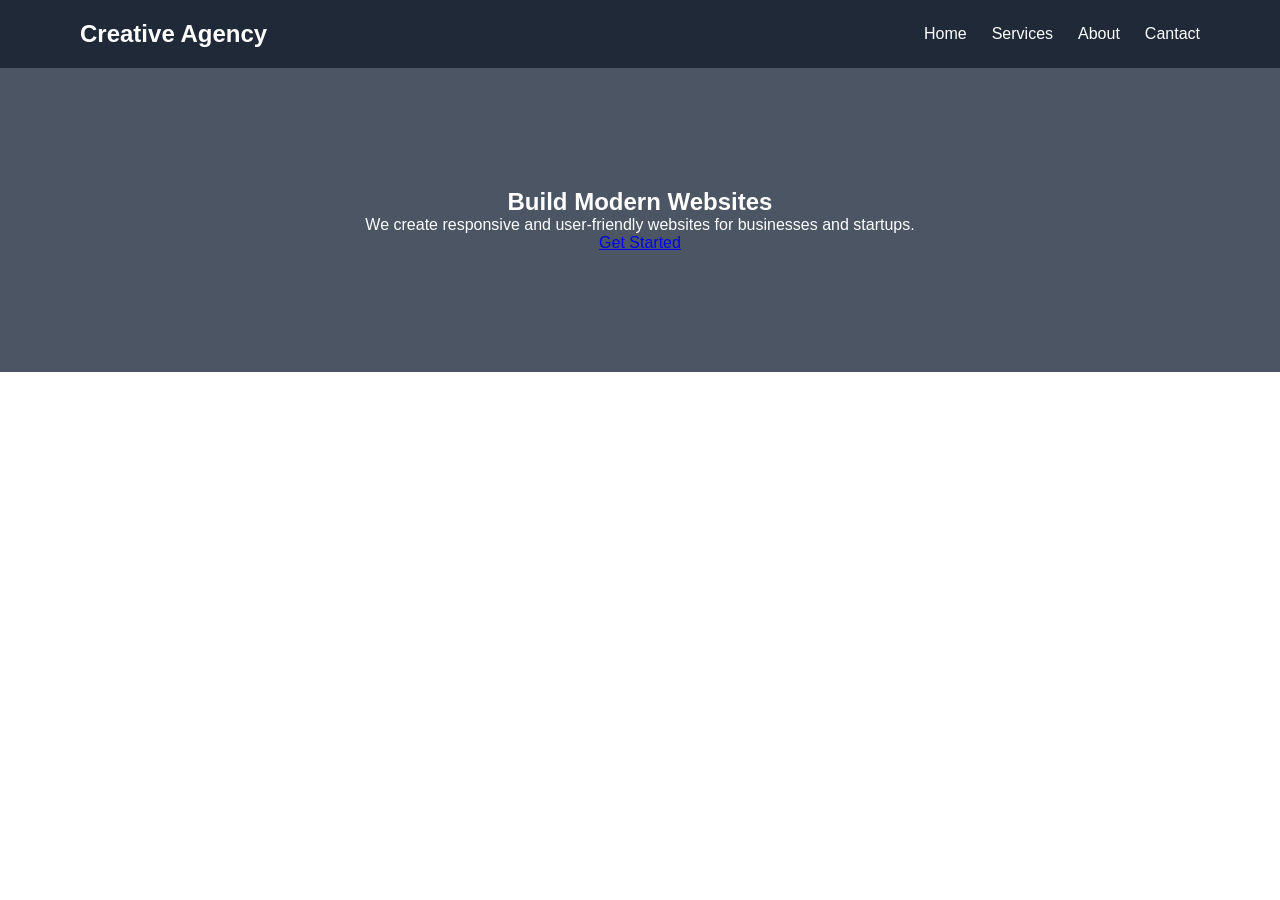
==== landing-page/index.html @ ae97ba0a "modefide some files" ====
<!DOCTYPE html>
<html lang="en">
    <head>
       <meta charset="UTF-8">
        <meta name="viewport" content="width=device-width, initial-scale=1.0">
        <title>Creative Agency | Landing Page</title>
        <link rel="stylesheet" href="style.css">
    </head>
    <body>
       <header>
        <nav>
            <h2>Creative Agency</h2>
            
            <ul>
                <li><a href="#">Home</a></li>
                <li><a href="#">Services</a></li>
                <li><a href="#">About</a></li>
                <li><a href="#">Cantact</a></li>
            </ul>
        </nav>
       </header>

       <section id="hero">
           <div hero-content>
             
             <h1>Build Modern Websites</h1>
             <p>We create responsive and user-friendly websites for businesses and startups.</p>
             <a href="#" class="btn">Get Started</a>
           </div>
       </section>
    </body>
</html>
---- landing-page/style.css ----
*{
    margin: 0;
    padding: 0;
    box-sizing: border-box;

}
body{
    font-family: Arial, sans-serif;
}

nav{
    display: flex;
    justify-content: space-between;
    align-items: center;
    padding: 20px 80px;
    background: #1f2937;

}
nav h2{
   color: white;
}
nav ul{
    display: flex;
    list-style: none;
    gap: 25px;
}

nav a {
    color: white;
    text-decoration: none;
}

#hero {
   background: #4b5563;
   color: white;
   text-align: center;
   padding: 120px 20px;
}

.hero-content h1{
    font-size: 3rem;
    
}
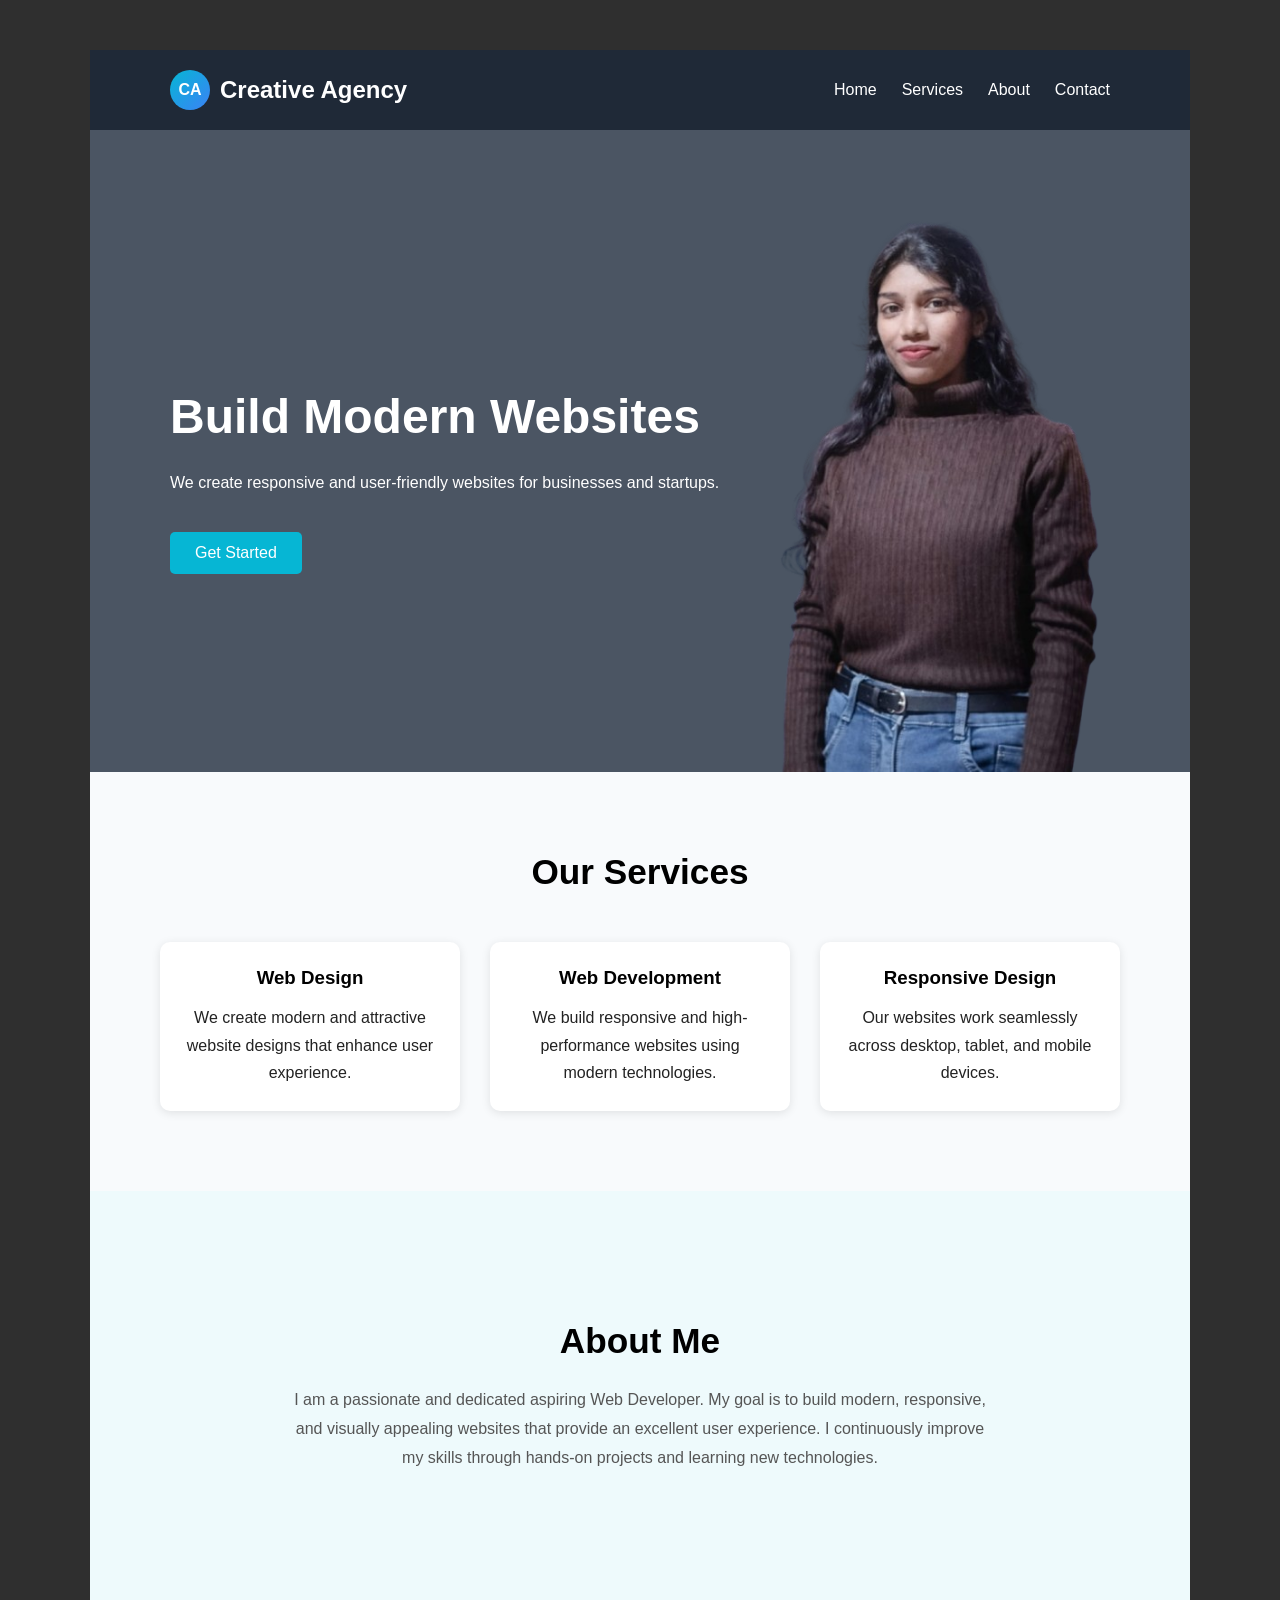
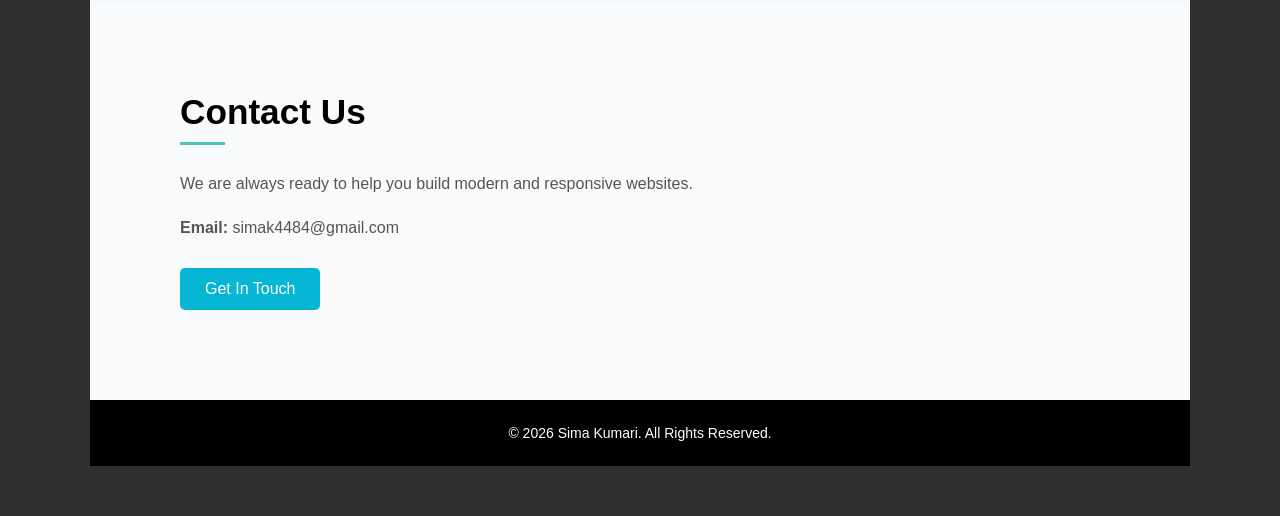
==== commit 279251ea: "Complete portfolio and landing page projects" ====
--- a/landing-page/index.html
+++ b/landing-page/index.html
@@ -7,26 +7,91 @@
         <link rel="stylesheet" href="style.css">
     </head>
     <body>
-       <header>
-        <nav>
-            <h2>Creative Agency</h2>
+        <div class="wrapper">
+
+            <header>
+                <nav>
+                    <div class="logo">
+                        <span>CA</span>
+
+                        <h2>Creative Agency</h2>
+                    </div>
+                    
+                    <ul>
+                        <li><a href="#hero">Home</a></li>
+                        <li><a href="#services">Services</a></li>
+                        <li><a href="#about">About</a></li>
+                        <li><a href="#contact">Contact</a></li>
+                    </ul>
+                </nav>
+            </header>
             
-            <ul>
-                <li><a href="#">Home</a></li>
-                <li><a href="#">Services</a></li>
-                <li><a href="#">About</a></li>
-                <li><a href="#">Cantact</a></li>
-            </ul>
-        </nav>
-       </header>
+            <section id="hero">
+                <div class="hero-content">
+                    
+                    <h1>Build Modern Websites</h1>
+                    <p>We create responsive and user-friendly websites for businesses and startups.</p>
+                    
+                    <a href="#contact" class="btn">Get Started</a>
+                </div>
+                <div class="hero-image">
+                    <img src="images/hero1.png" alt="Hero Image">
+                </div>
+            </section>
+            <section id="services">
+                <h2>Our Services</h2>
+                <div class="services-container">
+                    <div class="service-card">
+                        <h3>Web Design</h3>
+                        <p>
+                            We create modern and attractive website designs
+                            that enhance user experience.
+                        </p>
+                    </div>
+                    <div class="service-card">
+                        <h3>Web Development</h3>
+                        <p>
+                            We build responsive and high-performance websites
+                            using modern technologies.
+                        </p>
+                    </div>
+                    
+                    <div class="service-card">
+                        <h3>Responsive Design</h3>
+                        <p>
+                            Our websites work seamlessly across desktop, tablet, and mobile devices.
+                        </p>
+                    </div>
+                </div>
+                
+            </section>
 
-       <section id="hero">
-           <div hero-content>
-             
-             <h1>Build Modern Websites</h1>
-             <p>We create responsive and user-friendly websites for businesses and startups.</p>
-             <a href="#" class="btn">Get Started</a>
-           </div>
-       </section>
+            <section id="about">
+                <h2>About Me</h2>
+                <p>
+                    I am a passionate and dedicated aspiring Web Developer.
+                    My goal is to build modern, responsive, and visually 
+                    appealing websites that provide an excellent user experience. I continuously
+                    improve my skills through hands-on projects and learning new 
+                    technologies.
+                </p>
+
+            </section>
+
+            <section id="contact">
+                <h2>Contact Us</h2>
+                <div class="line"></div>
+                <p>We are always ready to help you build
+                    modern and responsive websites.
+                </p>
+                <p><strong>Email:</strong> simak4484@gmail.com</p>
+                
+                <a href="mailto:simak4484@gmail.com" class="btn">Get In Touch</a>
+            </section>
+
+        <footer>
+             <p>© 2026 Sima Kumari. All Rights Reserved.</p>
+       </footer>
+        </div>
     </body>
 </html>
--- a/landing-page/style.css
+++ b/landing-page/style.css
@@ -5,7 +5,15 @@
 
 }
 body{
+    margin: 0;
+    background: #2f2f2f;
     font-family: Arial, sans-serif;
+}
+
+.wrapper{
+    max-width: 1100px;
+    margin: 50px auto;
+    background: white;
 }
 
 nav{
@@ -29,16 +37,258 @@
     color: white;
     text-decoration: none;
 }
+nav a:hover{
+    color: #06b6d4;
+}
+
+header{
+position: sticky;
+    top: 0;
+   z-index: 1000;
+}
+
+.logo{
+    display: flex;
+    align-items: center;
+    gap: 10px;
+}
+.logo h1{
+    margin: 0;
+    font-size: 1.8rem;
+}
+
+.logo-text p{
+    font-size: 12px;
+    color: grey;
+}
+
+.logo{
+    display: flex;
+    align-items: center;
+    gap: 10px;
+}
+
+.logo span{
+    background: linear-gradient(135deg, #06b6d4, #3b82f6);
+    color: white;
+    width: 40px;
+    height: 40px;
+    border-radius: 50%;
+    display: flex;
+    align-items: center;
+    justify-content: center;
+    font-weight: bold;
+}
+
+.logo h2{
+    color: white;
+}
 
 #hero {
+   display: flex;
+   justify-content: space-between;
    background: #4b5563;
    color: white;
-   text-align: center;
-   padding: 120px 20px;
+   text-align: left;
+   align-items: center;
+   padding: 60px 80px 0px 80px;
+  
 }
 
 .hero-content h1{
     font-size: 3rem;
-    
-}
-
+    margin-bottom: 30px;
+
+}
+.hero-content p{
+    max-width: 600px;
+    margin: auto;
+    margin-bottom: 30px;
+}
+.hero-image img{
+    width: 350px;
+    max-width: 100%;
+    display: block;
+}
+
+.btn{
+    display: inline-block;
+     margin-top: 10px;
+    background: #06b6d4;
+    color: white;
+    padding: 12px 25px;
+    border-radius: 5px;
+    text-decoration: none;
+}
+.btn:hover{
+    background: blue;
+}
+
+#services{
+    padding: 80px 20px;
+    text-align: center;
+    background: #f8fafc;
+}
+
+#services h2{
+    font-size: 2.2rem;
+    margin-bottom: 50px;
+
+}
+
+.services-container{
+    display: flex;
+    justify-content: center;
+    gap: 30px;
+    flex-wrap: wrap;
+}
+
+.service-card{
+    width: 300px;
+    background: white;
+    padding: 25px;
+    border-radius: 10px;
+    box-shadow: 0 2px 10px rgba(0,0,0,0.1);
+}
+
+.service-card h3{
+    margin-bottom: 15px;
+
+}
+
+.service-card p {
+    line-height: 1.7;
+    color: #222;
+}
+
+#about{
+    padding: 130px;
+    text-align: center;
+     background: #eefafc;
+}
+
+#about h2{
+    font-size: 2.2rem;
+    margin-bottom: 25px;
+   
+}
+
+#about p{
+    max-width: 700px;
+    margin: 0 auto;
+    line-height: 1.8;
+    color: #555;
+}
+
+
+
+#contact{
+    background: #f8fafc;
+    padding: 90px;
+}
+
+#contact h2{
+    font-size: 2.2rem;
+    margin-bottom: 10px;
+}
+
+
+.line{
+    width: 45px;
+    height: 3px;
+    background: #4fc4b8;
+    margin-bottom: 25px;
+}
+
+
+#contact p {
+    line-height: 1.8;
+    color: #555;
+    margin-bottom: 15px;
+}
+
+#contact .btn:hover{
+    background: #0891b2;
+}
+
+footer{
+    background: black;
+    color: white;
+    text-align: center;
+    padding: 25px;
+}
+
+footer p {
+    margin: 0;
+    font-size: 14px;
+}
+
+@media (max-width: 768px){
+
+    .wrapper{
+        width: 100%;
+        margin: 0;
+    }
+
+    nav{
+        flex-direction: column;
+        gap: 15px;
+        padding: 20px;
+    }
+
+    nav ul{
+        flex-wrap: wrap;
+        justify-content: center;
+        gap: 15px;
+    }
+
+    #hero{
+        flex-direction: column;
+        text-align: center;
+        padding: 40px 20px 0;
+        gap: 25px;
+    }
+
+    .hero-content{
+        max-width: 100%;
+    }
+
+    .hero-content h1{
+        font-size: 2rem;
+        margin-bottom: 15px;
+    }
+
+    .hero-content p{
+        margin-bottom: 20px;
+    }
+
+    .hero-image{
+        width: 100%;
+        display: flex;
+        justify-content: center;
+    }
+
+    .hero-image img{
+        width: 220px;
+        max-width: 100%;
+        height: auto;
+        display: block;
+    }
+
+    #services,
+    #about,
+    #contact{
+        padding: 50px 20px;
+    }
+
+    .service-card{
+        width: 100%;
+        max-width: 350px;
+    }
+
+    #about h2,
+    #services h2,
+    #contact h2{
+        font-size: 1.8rem;
+    }
+}
